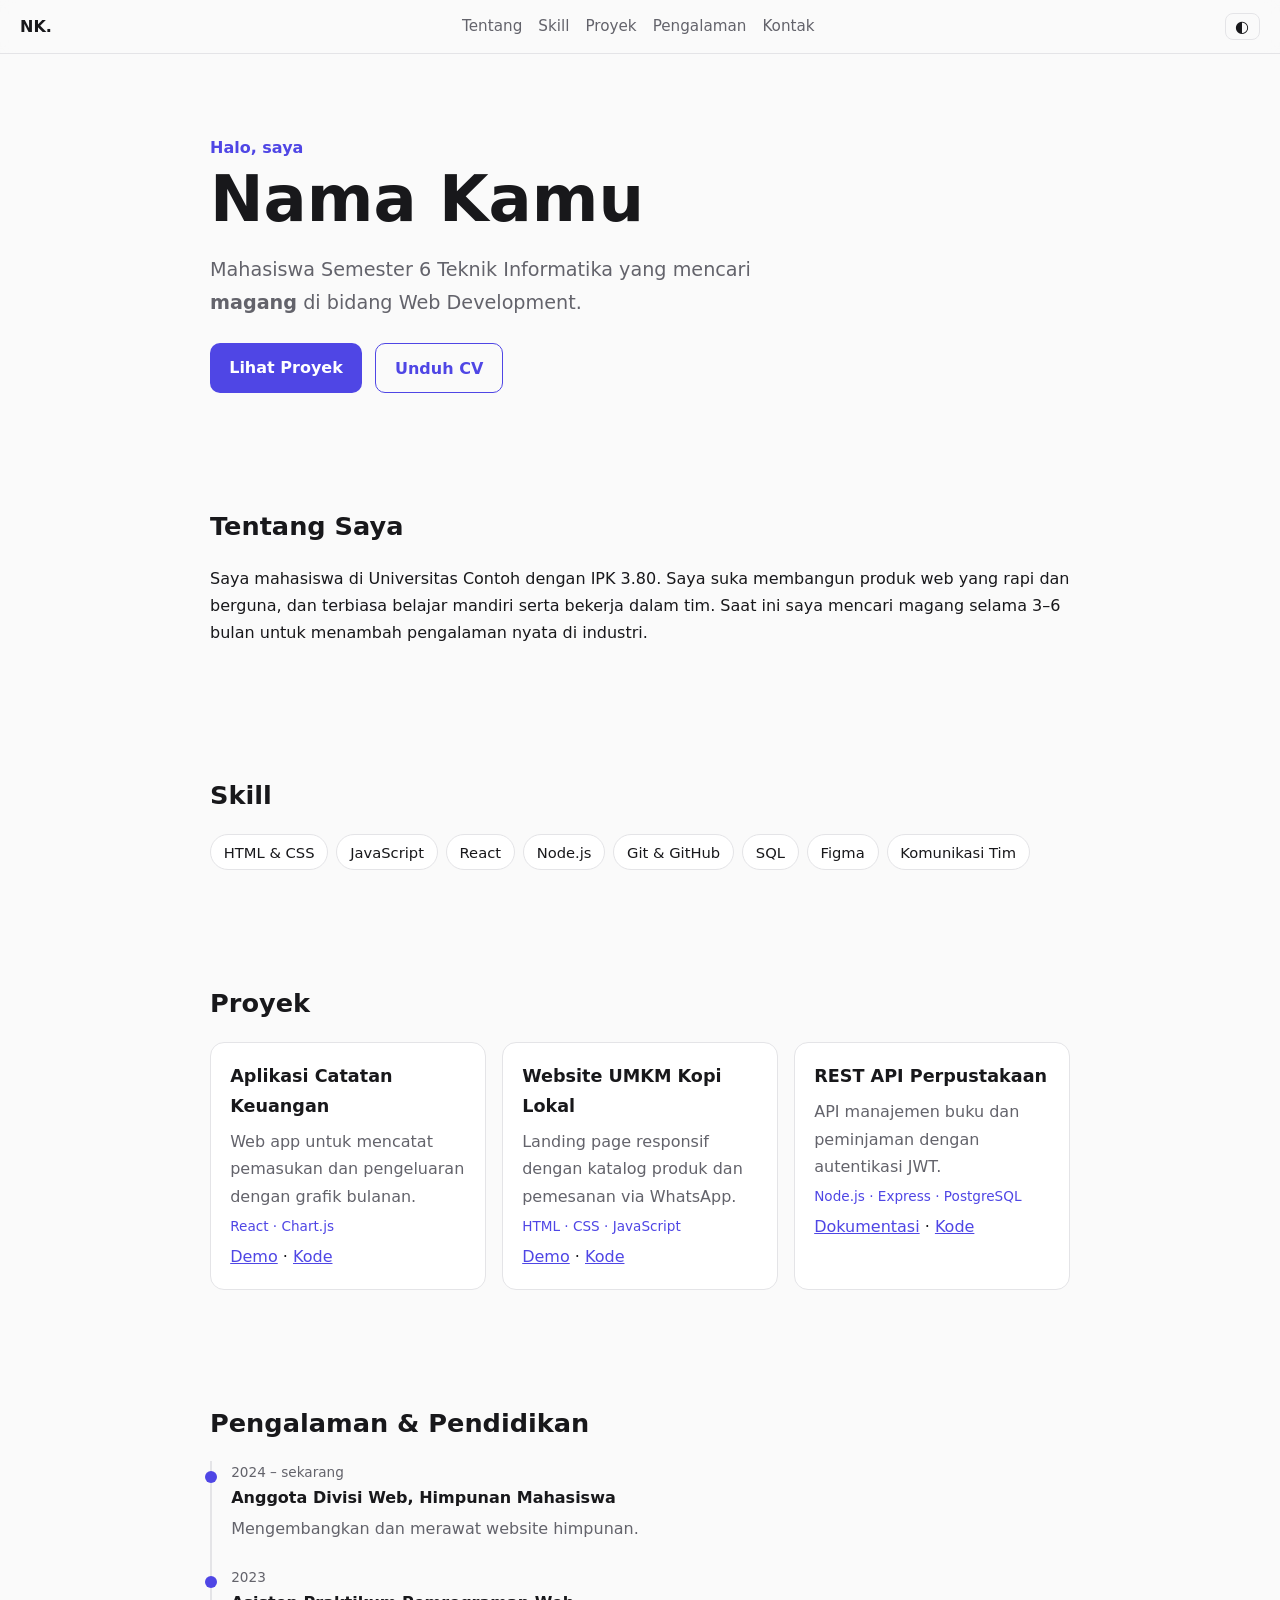
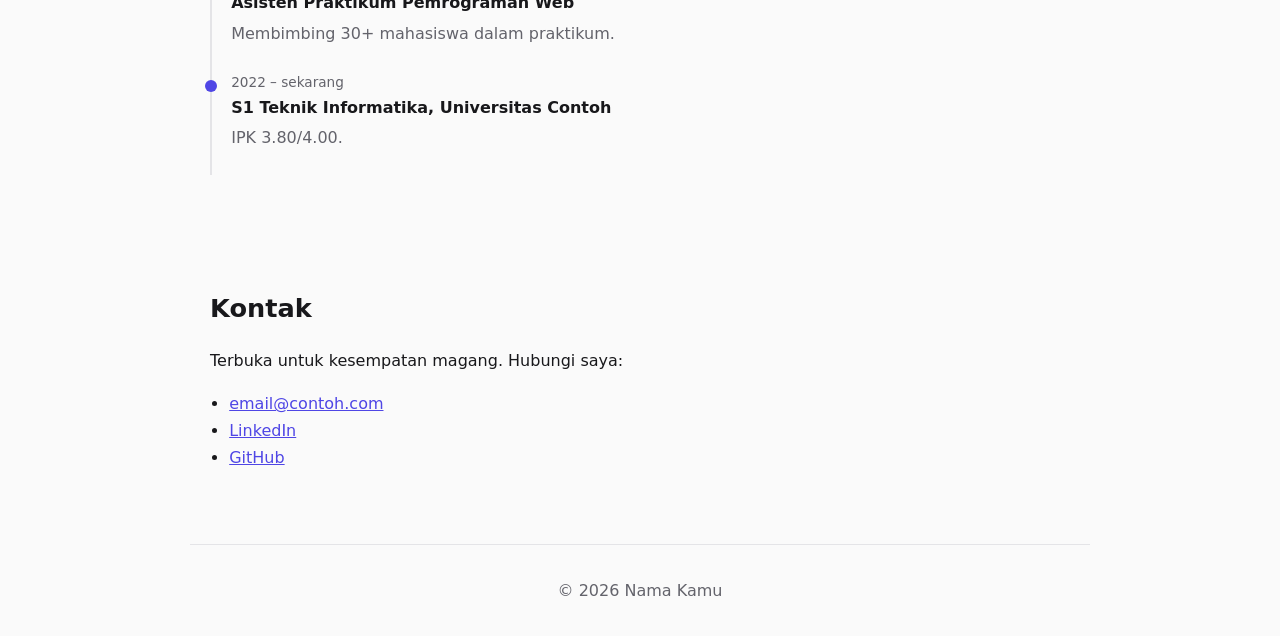
==== index.html @ 06817261 "Tambah website portofolio magang (HTML/CSS/JS) Co-Authored-By: Claude Sonnet 5.5 <noreply@anthropic." ====
<!doctype html>
<html lang="id">
<head>
  <meta charset="utf-8">
  <meta name="viewport" content="width=device-width, initial-scale=1">
  <title>Nama Kamu — Portofolio Magang</title>
  <meta name="description" content="Portofolio mahasiswa yang mencari kesempatan magang.">
  <link rel="stylesheet" href="style.css">
</head>
<body>
  <header class="nav">
    <a href="#home" class="logo">NK.</a>
    <nav>
      <a href="#tentang">Tentang</a>
      <a href="#skill">Skill</a>
      <a href="#proyek">Proyek</a>
      <a href="#pengalaman">Pengalaman</a>
      <a href="#kontak">Kontak</a>
    </nav>
    <button id="theme" aria-label="Ganti tema">◐</button>
  </header>

  <main>
    <section id="home" class="hero">
      <p class="eyebrow">Halo, saya</p>
      <h1>Nama Kamu</h1>
      <p class="lead">Mahasiswa Semester 6 Teknik Informatika yang mencari <strong>magang</strong> di bidang Web Development.</p>
      <div class="cta">
        <a class="btn" href="#proyek">Lihat Proyek</a>
        <a class="btn ghost" href="cv.pdf" download>Unduh CV</a>
      </div>
    </section>

    <section id="tentang">
      <h2>Tentang Saya</h2>
      <p>Saya mahasiswa di Universitas Contoh dengan IPK 3.80. Saya suka membangun produk web yang rapi dan berguna, dan terbiasa belajar mandiri serta bekerja dalam tim. Saat ini saya mencari magang selama 3–6 bulan untuk menambah pengalaman nyata di industri.</p>
    </section>

    <section id="skill">
      <h2>Skill</h2>
      <ul class="chips">
        <li>HTML &amp; CSS</li><li>JavaScript</li><li>React</li><li>Node.js</li>
        <li>Git &amp; GitHub</li><li>SQL</li><li>Figma</li><li>Komunikasi Tim</li>
      </ul>
    </section>

    <section id="proyek">
      <h2>Proyek</h2>
      <div class="grid">
        <article class="card">
          <h3>Aplikasi Catatan Keuangan</h3>
          <p>Web app untuk mencatat pemasukan dan pengeluaran dengan grafik bulanan.</p>
          <p class="tags">React · Chart.js</p>
          <a href="#" target="_blank" rel="noopener">Demo</a> · <a href="#" target="_blank" rel="noopener">Kode</a>
        </article>
        <article class="card">
          <h3>Website UMKM Kopi Lokal</h3>
          <p>Landing page responsif dengan katalog produk dan pemesanan via WhatsApp.</p>
          <p class="tags">HTML · CSS · JavaScript</p>
          <a href="#" target="_blank" rel="noopener">Demo</a> · <a href="#" target="_blank" rel="noopener">Kode</a>
        </article>
        <article class="card">
          <h3>REST API Perpustakaan</h3>
          <p>API manajemen buku dan peminjaman dengan autentikasi JWT.</p>
          <p class="tags">Node.js · Express · PostgreSQL</p>
          <a href="#" target="_blank" rel="noopener">Dokumentasi</a> · <a href="#" target="_blank" rel="noopener">Kode</a>
        </article>
      </div>
    </section>

    <section id="pengalaman">
      <h2>Pengalaman &amp; Pendidikan</h2>
      <ol class="timeline">
        <li><span>2024 – sekarang</span><strong>Anggota Divisi Web, Himpunan Mahasiswa</strong><p>Mengembangkan dan merawat website himpunan.</p></li>
        <li><span>2023</span><strong>Asisten Praktikum Pemrograman Web</strong><p>Membimbing 30+ mahasiswa dalam praktikum.</p></li>
        <li><span>2022 – sekarang</span><strong>S1 Teknik Informatika, Universitas Contoh</strong><p>IPK 3.80/4.00.</p></li>
      </ol>
    </section>

    <section id="kontak">
      <h2>Kontak</h2>
      <p>Terbuka untuk kesempatan magang. Hubungi saya:</p>
      <ul class="links">
        <li><a href="mailto:email@contoh.com">email@contoh.com</a></li>
        <li><a href="https://linkedin.com/in/username" target="_blank" rel="noopener">LinkedIn</a></li>
        <li><a href="https://github.com/username" target="_blank" rel="noopener">GitHub</a></li>
      </ul>
    </section>
  </main>

  <footer>© <span id="year"></span> Nama Kamu</footer>
  <script src="script.js"></script>
</body>
</html>
---- style.css ----
:root{--bg:#fafafa;--fg:#18181b;--muted:#63636b;--card:#fff;--line:#e4e4e7;--accent:#4f46e5}
:root[data-theme=dark]{--bg:#0f0f12;--fg:#f4f4f5;--muted:#a1a1aa;--card:#18181b;--line:#27272a;--accent:#818cf8}
*{box-sizing:border-box}
html{scroll-behavior:smooth}
body{margin:0;font:16px/1.7 system-ui,-apple-system,"Segoe UI",sans-serif;background:var(--bg);color:var(--fg)}
a{color:var(--accent)}
.nav{position:sticky;top:0;z-index:5;display:flex;align-items:center;justify-content:space-between;gap:1rem;padding:.8rem 1.25rem;background:color-mix(in srgb,var(--bg) 85%,transparent);backdrop-filter:blur(8px);border-bottom:1px solid var(--line)}
.nav nav{display:flex;gap:1rem;flex-wrap:wrap}
.nav nav a{color:var(--muted);text-decoration:none;font-size:.95rem}
.nav nav a:hover{color:var(--fg)}
.logo{font-weight:800;text-decoration:none;color:var(--fg)}
#theme{background:none;border:1px solid var(--line);color:var(--fg);border-radius:8px;padding:.2rem .6rem;cursor:pointer;font-size:1rem}
main,footer{max-width:900px;margin:0 auto;padding:0 1.25rem}
section{padding:3.5rem 0}
h1{font-size:clamp(2.4rem,7vw,4rem);line-height:1.1;margin:.2rem 0}
h2{font-size:1.6rem;margin:0 0 1rem}
.hero{padding-top:5rem}
.eyebrow{color:var(--accent);font-weight:600;margin:0}
.lead{font-size:1.2rem;color:var(--muted);max-width:36rem}
.cta{display:flex;gap:.8rem;flex-wrap:wrap;margin-top:1.5rem}
.btn{display:inline-block;padding:.65rem 1.2rem;border-radius:10px;background:var(--accent);color:#fff;text-decoration:none;font-weight:600}
.btn.ghost{background:none;color:var(--accent);border:1px solid var(--accent)}
.chips{list-style:none;padding:0;margin:0;display:flex;flex-wrap:wrap;gap:.5rem}
.chips li{padding:.3rem .8rem;border:1px solid var(--line);background:var(--card);border-radius:999px;font-size:.92rem}
.grid{display:grid;gap:1rem;grid-template-columns:repeat(auto-fit,minmax(250px,1fr))}
.card{background:var(--card);border:1px solid var(--line);border-radius:14px;padding:1.2rem;transition:transform .2s}
.card:hover{transform:translateY(-3px)}
.card h3{margin:0 0 .4rem;font-size:1.1rem}
.card p{margin:.3rem 0;color:var(--muted)}
.card .tags{font-size:.85rem;color:var(--accent)}
.timeline{list-style:none;padding:0;margin:0;border-left:2px solid var(--line)}
.timeline li{padding:0 0 1.5rem 1.2rem;position:relative}
.timeline li::before{content:"";position:absolute;left:-7px;top:.6rem;width:12px;height:12px;border-radius:50%;background:var(--accent)}
.timeline span{font-size:.85rem;color:var(--muted);display:block}
.timeline p{margin:.2rem 0 0;color:var(--muted)}
.links{padding-left:1.2rem}
footer{padding:2rem 1.25rem;color:var(--muted);text-align:center;border-top:1px solid var(--line)}
@media(max-width:560px){.nav nav{display:none}}
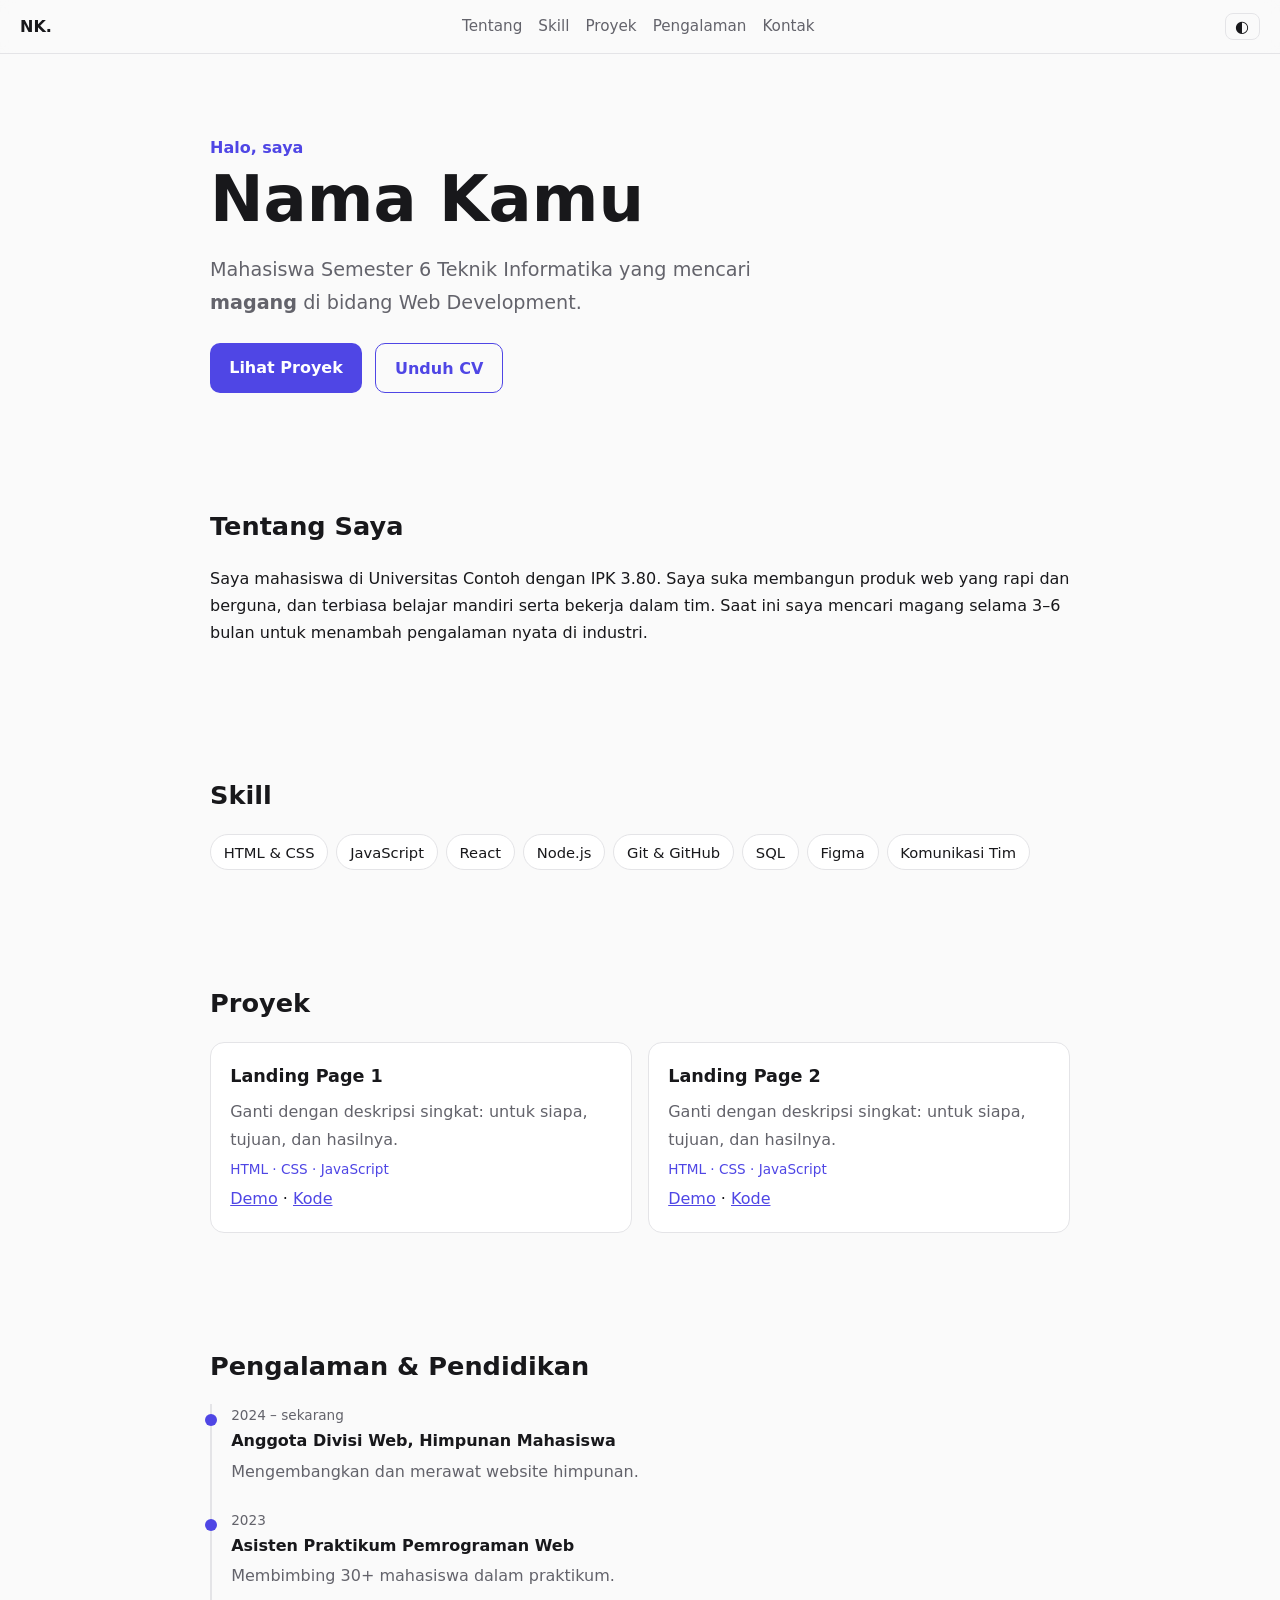
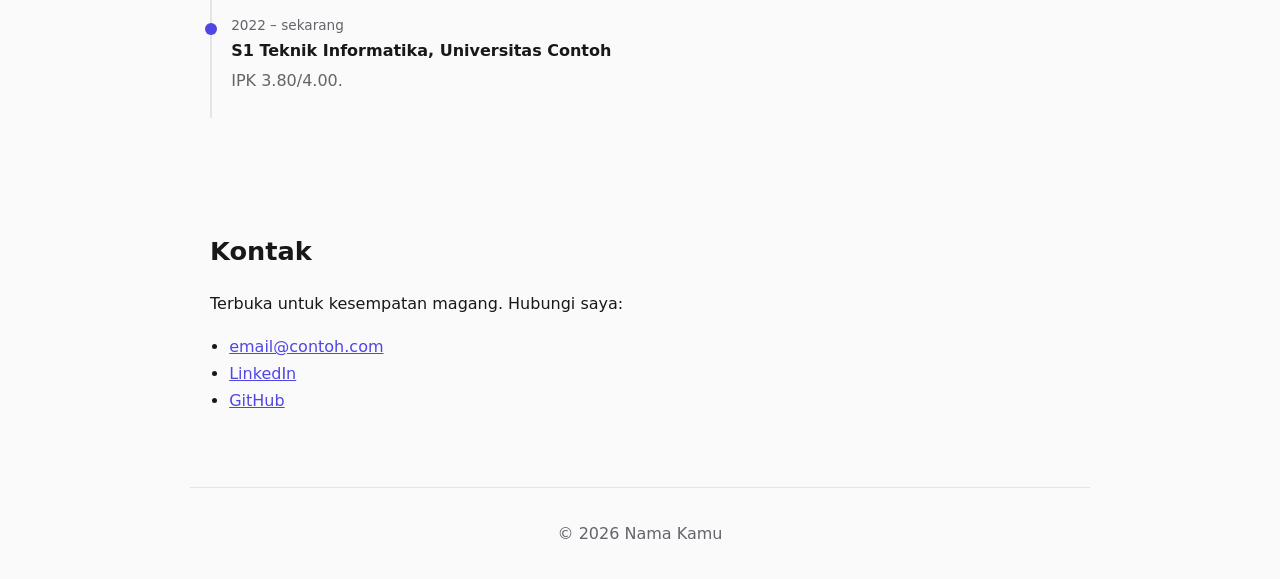
==== commit 3df89e43: "Ganti proyek placeholder dengan 2 landing page Co-Authored-By: Claude Sonnet 5.5 <noreply@anthropic." ====
--- a/index.html
+++ b/index.html
@@ -48,23 +48,18 @@
       <h2>Proyek</h2>
       <div class="grid">
         <article class="card">
-          <h3>Aplikasi Catatan Keuangan</h3>
-          <p>Web app untuk mencatat pemasukan dan pengeluaran dengan grafik bulanan.</p>
-          <p class="tags">React · Chart.js</p>
-          <a href="#" target="_blank" rel="noopener">Demo</a> · <a href="#" target="_blank" rel="noopener">Kode</a>
-        </article>
-        <article class="card">
-          <h3>Website UMKM Kopi Lokal</h3>
-          <p>Landing page responsif dengan katalog produk dan pemesanan via WhatsApp.</p>
+          <h3>Landing Page 1</h3>
+          <p>Ganti dengan deskripsi singkat: untuk siapa, tujuan, dan hasilnya.</p>
           <p class="tags">HTML · CSS · JavaScript</p>
           <a href="#" target="_blank" rel="noopener">Demo</a> · <a href="#" target="_blank" rel="noopener">Kode</a>
         </article>
         <article class="card">
-          <h3>REST API Perpustakaan</h3>
-          <p>API manajemen buku dan peminjaman dengan autentikasi JWT.</p>
-          <p class="tags">Node.js · Express · PostgreSQL</p>
-          <a href="#" target="_blank" rel="noopener">Dokumentasi</a> · <a href="#" target="_blank" rel="noopener">Kode</a>
+          <h3>Landing Page 2</h3>
+          <p>Ganti dengan deskripsi singkat: untuk siapa, tujuan, dan hasilnya.</p>
+          <p class="tags">HTML · CSS · JavaScript</p>
+          <a href="#" target="_blank" rel="noopener">Demo</a> · <a href="#" target="_blank" rel="noopener">Kode</a>
         </article>
+        <!-- Tambah proyek baru: salin satu blok <article class="card"> di atas -->
       </div>
     </section>
 
